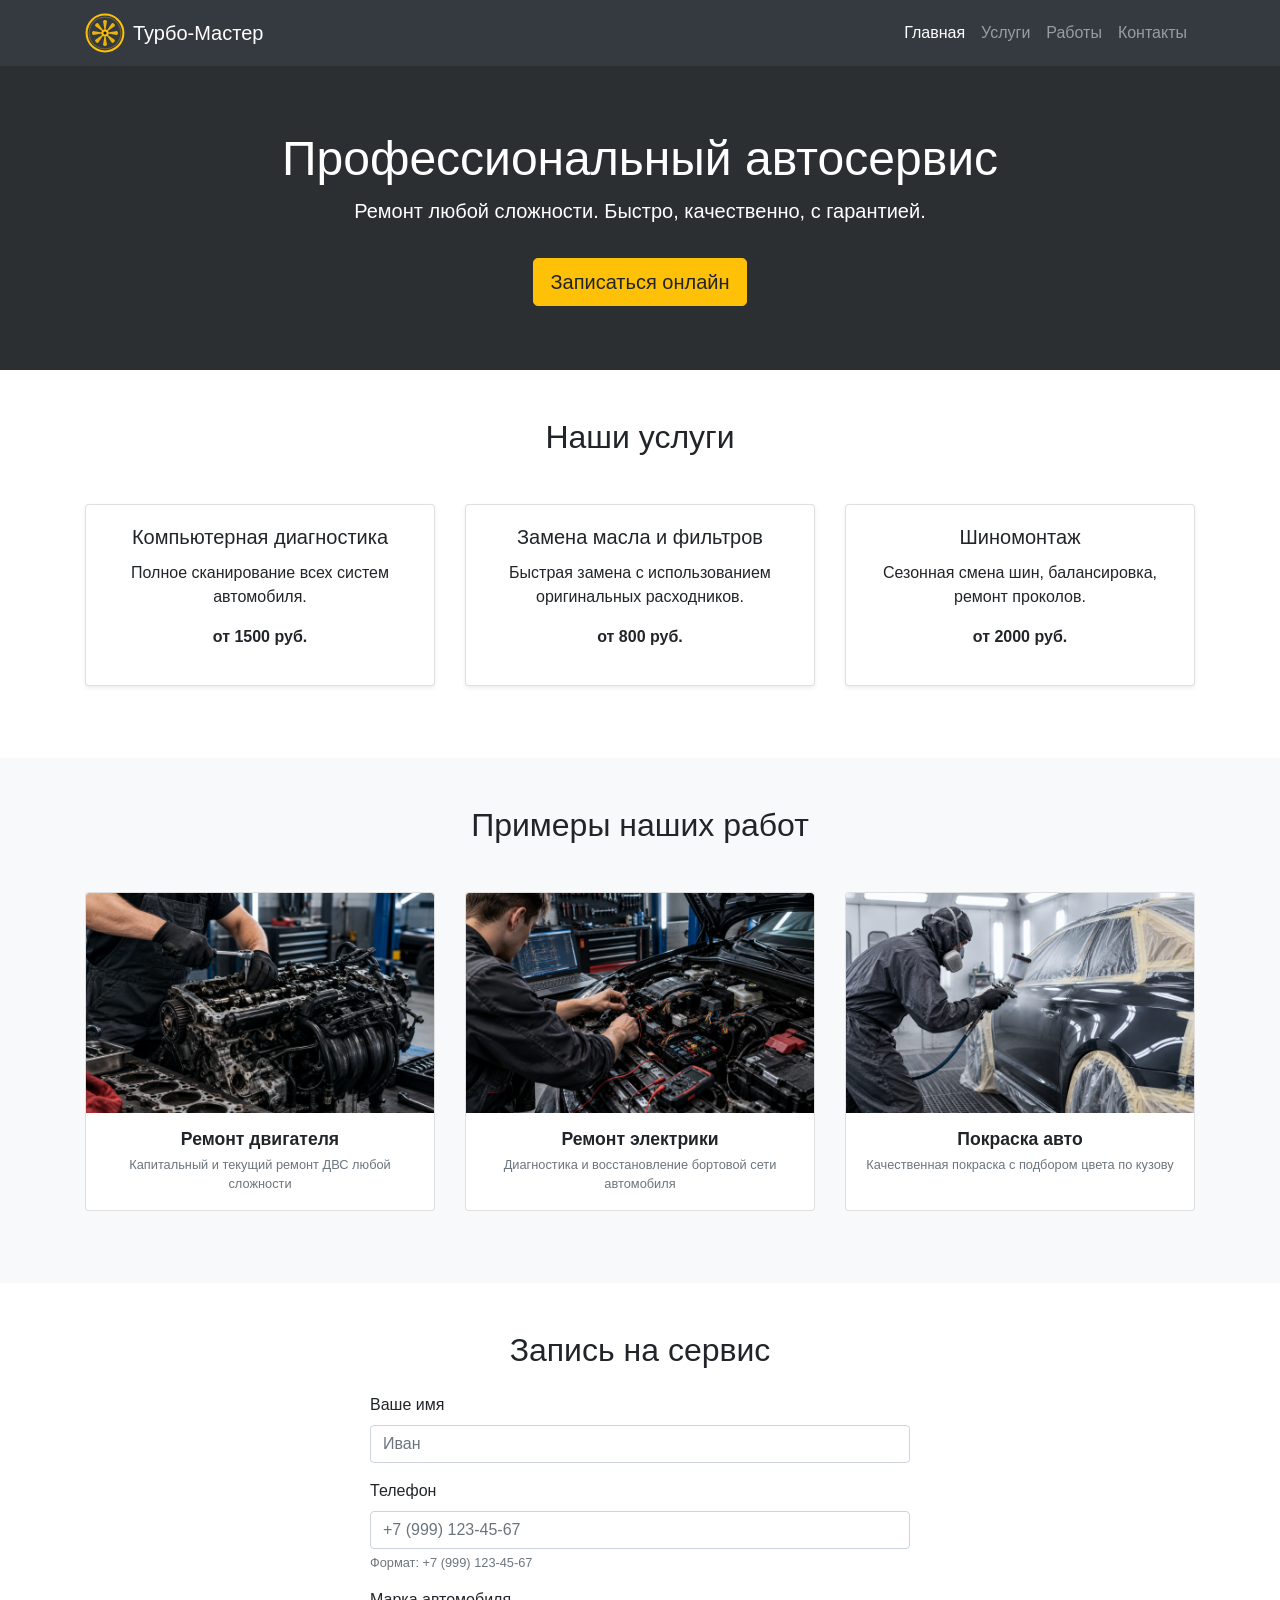
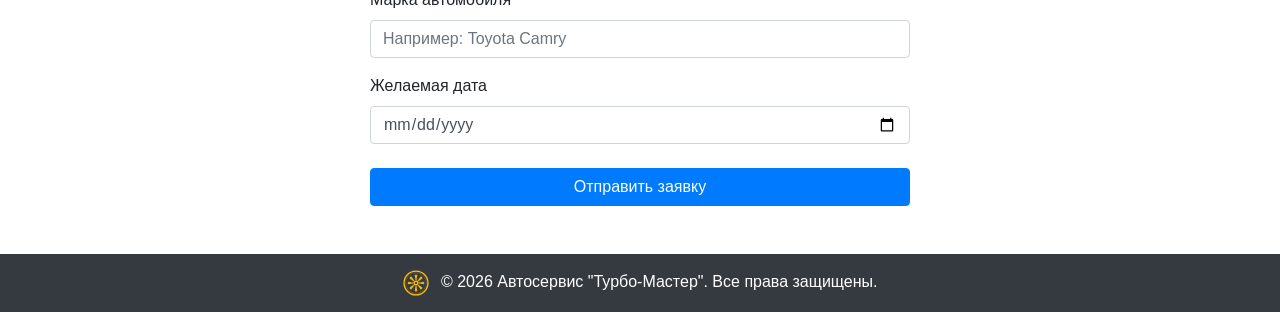
==== index.html @ 3d8b533c "Initial commit" ====
<!DOCTYPE html>
<html lang="ru">
<head>
    <meta charset="UTF-8">
    <!-- SEO Мета-теги -->
    <meta name="viewport" content="width=device-width, initial-scale=1.0">
    <meta name="description" content="Автосервис Турбо-Мастер: качественный ремонт, диагностика и обслуживание автомобилей. Запись онлайн.">
    <meta name="keywords" content="автосервис, ремонт авто, диагностика, шиномонтаж, автосервис москва">
    <meta name="author" content="Студент">
    <title>Автосервис Турбо-Мастер</title>

    <!-- Bootstrap 4.6 CSS -->
    <link rel="stylesheet" href="https://cdn.jsdelivr.net/npm/bootstrap@4.6.2/dist/css/bootstrap.min.css">
    <!-- Твой CSS -->
    <link rel="stylesheet" href="style.css">
</head>
<body>

    <!-- Навигация -->
    <nav class="navbar navbar-expand-lg navbar-dark bg-dark sticky-top">
        <div class="container">
            <a class="navbar-brand d-flex align-items-center" href="#">
                <!-- 🌀 SVG-турбина: корпус статичный, лопатки вращаются -->
                <svg class="turbine-svg" viewBox="0 0 100 100" xmlns="http://www.w3.org/2000/svg">
                    <!-- Корпус (статичный) -->
                    <circle cx="50" cy="50" r="46" fill="none" stroke="currentColor" stroke-width="5"/>
                    <circle cx="50" cy="50" r="40" fill="none" stroke="currentColor" stroke-width="1.5" opacity="0.55"/>

                    <!-- Лопатки (вращаются) -->
                    <g class="turbine-blades">
                        <path d="M50,50 L45,20 Q50,15 55,20 Z" fill="currentColor" opacity="0.9" transform="rotate(0 50 50)"/>
                        <path d="M50,50 L45,20 Q50,15 55,20 Z" fill="currentColor" opacity="0.9" transform="rotate(45 50 50)"/>
                        <path d="M50,50 L45,20 Q50,15 55,20 Z" fill="currentColor" opacity="0.9" transform="rotate(90 50 50)"/>
                        <path d="M50,50 L45,20 Q50,15 55,20 Z" fill="currentColor" opacity="0.9" transform="rotate(135 50 50)"/>
                        <path d="M50,50 L45,20 Q50,15 55,20 Z" fill="currentColor" opacity="0.9" transform="rotate(180 50 50)"/>
                        <path d="M50,50 L45,20 Q50,15 55,20 Z" fill="currentColor" opacity="0.9" transform="rotate(225 50 50)"/>
                        <path d="M50,50 L45,20 Q50,15 55,20 Z" fill="currentColor" opacity="0.9" transform="rotate(270 50 50)"/>
                        <path d="M50,50 L45,20 Q50,15 55,20 Z" fill="currentColor" opacity="0.9" transform="rotate(315 50 50)"/>
                    </g>

                    <!-- Центральная втулка (статичная) -->
                    <circle cx="50" cy="50" r="9" fill="currentColor"/>
                    <circle cx="50" cy="50" r="4" fill="#1a1a1a"/>
                </svg>
                <span class="ml-2">Турбо-Мастер</span>
            </a>
            <button class="navbar-toggler" type="button" data-toggle="collapse" data-target="#navbarNav">
                <span class="navbar-toggler-icon"></span>
            </button>
            <div class="collapse navbar-collapse" id="navbarNav">
                <ul class="navbar-nav ml-auto">
                    <li class="nav-item active"><a class="nav-link" href="#">Главная</a></li>
                    <li class="nav-item"><a class="nav-link" href="#services">Услуги</a></li>
                    <li class="nav-item"><a class="nav-link" href="#gallery">Работы</a></li>
                    <li class="nav-item"><a class="nav-link" href="#contacts">Контакты</a></li>
                </ul>
            </div>
        </div>
    </nav>

    <!-- Главный баннер (Hero) -->
    <header class="jumbotron jumbotron-fluid bg-secondary text-white text-center mb-0">
        <div class="container">
            <h1 class="display-4">Профессиональный автосервис</h1>
            <p class="lead">Ремонт любой сложности. Быстро, качественно, с гарантией.</p>
            <a href="#contacts" class="btn btn-warning btn-lg mt-3">Записаться онлайн</a>
        </div>
    </header>

    <!-- Услуги -->
    <section id="services" class="py-5">
        <div class="container">
            <h2 class="text-center mb-5">Наши услуги</h2>
            <div class="row">
                <div class="col-md-4 mb-4">
                    <div class="card h-100 text-center shadow-sm">
                        <div class="card-body">
                            <h5 class="card-title">Компьютерная диагностика</h5>
                            <p class="card-text">Полное сканирование всех систем автомобиля.</p>
                            <p class="font-weight-bold">от 1500 руб.</p>
                        </div>
                    </div>
                </div>
                <div class="col-md-4 mb-4">
                    <div class="card h-100 text-center shadow-sm">
                        <div class="card-body">
                            <h5 class="card-title">Замена масла и фильтров</h5>
                            <p class="card-text">Быстрая замена с использованием оригинальных расходников.</p>
                            <p class="font-weight-bold">от 800 руб.</p>
                        </div>
                    </div>
                </div>
                <div class="col-md-4 mb-4">
                    <div class="card h-100 text-center shadow-sm">
                        <div class="card-body">
                            <h5 class="card-title">Шиномонтаж</h5>
                            <p class="card-text">Сезонная смена шин, балансировка, ремонт проколов.</p>
                            <p class="font-weight-bold">от 2000 руб.</p>
                        </div>
                    </div>
                </div>
            </div>
        </div>
    </section>

    <!-- Галерея работ -->
    <section id="gallery" class="py-5 bg-light">
        <div class="container">
            <h2 class="text-center mb-5">Примеры наших работ</h2>
            <div class="row">
                <div class="col-md-4 mb-4">
                    <div class="card work-card h-100" data-toggle="modal" data-target="#workModal" data-img="img/engine.png">
                        <img src="img/engine.png" alt="Ремонт двигателя" class="card-img-top hover-scale">
                        <div class="card-body text-center">
                            <h5 class="card-title">Ремонт двигателя</h5>
                            <p class="card-text text-muted small">Капитальный и текущий ремонт ДВС любой сложности</p>
                        </div>
                    </div>
                </div>
                <div class="col-md-4 mb-4">
                    <div class="card work-card h-100" data-toggle="modal" data-target="#workModal" data-img="img/electric.png">
                        <img src="img/electric.png" alt="Ремонт электрики" class="card-img-top hover-scale">
                        <div class="card-body text-center">
                            <h5 class="card-title">Ремонт электрики</h5>
                            <p class="card-text text-muted small">Диагностика и восстановление бортовой сети автомобиля</p>
                        </div>
                    </div>
                </div>
                <div class="col-md-4 mb-4">
                    <div class="card work-card h-100" data-toggle="modal" data-target="#workModal" data-img="img/paint.png">
                        <img src="img/paint.png" alt="Покраска авто" class="card-img-top hover-scale">
                        <div class="card-body text-center">
                            <h5 class="card-title">Покраска авто</h5>
                            <p class="card-text text-muted small">Качественная покраска с подбором цвета по кузову</p>
                        </div>
                    </div>
                </div>
            </div>
        </div>
    </section>

    <!-- Модальное окно (лайтбокс) -->
    <div class="modal fade" id="workModal" tabindex="-1" role="dialog" aria-hidden="true">
        <div class="modal-dialog modal-lg modal-dialog-centered" role="document">
            <div class="modal-content bg-dark">
                <div class="modal-header border-0">
                    <h5 class="modal-title text-white" id="workModalTitle">Просмотр работы</h5>
                    <button type="button" class="close text-white" data-dismiss="modal" aria-label="Закрыть">
                        <span aria-hidden="true">&times;</span>
                    </button>
                </div>
                <div class="modal-body text-center p-0">
                    <img src="" id="workModalImg" alt="Работа" class="img-fluid w-100">
                </div>
            </div>
        </div>
    </div>

    <!-- Форма записи -->
    <section id="contacts" class="py-5">
        <div class="container">
            <h2 class="text-center mb-4">Запись на сервис</h2>
            <div class="row justify-content-center">
                <div class="col-md-6">
                    <form action="#" method="POST">
                        <div class="form-group">
                            <label for="name">Ваше имя</label>
                            <input type="text" class="form-control" id="name" placeholder="Иван" required minlength="2">
                        </div>
                        <div class="form-group">
                            <label for="phone">Телефон</label>
                            <input type="tel" class="form-control" id="phone" placeholder="+7 (999) 123-45-67" pattern="^\+7\s?\(?\d{3}\)?\s?\d{3}-?\d{2}-?\d{2}$" required>
                            <small class="form-text text-muted">Формат: +7 (999) 123-45-67</small>
                        </div>
                        <div class="form-group">
                            <label for="car">Марка автомобиля</label>
                            <input type="text" class="form-control" id="car" placeholder="Например: Toyota Camry" required>
                        </div>
                        <div class="form-group">
                            <label for="date">Желаемая дата</label>
                            <input type="date" class="form-control" id="date" required>
                        </div>
                        <button type="submit" class="btn btn-primary btn-block mt-4">Отправить заявку</button>
                    </form>
                </div>
            </div>
        </div>
    </section>

    <!-- Подвал -->
    <footer class="bg-dark text-white text-center py-3">
        <p class="mb-0">
            <svg class="turbine-svg turbine-svg-sm" viewBox="0 0 100 100" xmlns="http://www.w3.org/2000/svg">
                <circle cx="50" cy="50" r="46" fill="none" stroke="currentColor" stroke-width="5"/>
                <circle cx="50" cy="50" r="40" fill="none" stroke="currentColor" stroke-width="1.5" opacity="0.55"/>
                <g class="turbine-blades">
                    <path d="M50,50 L45,20 Q50,15 55,20 Z" fill="currentColor" opacity="0.9" transform="rotate(0 50 50)"/>
                    <path d="M50,50 L45,20 Q50,15 55,20 Z" fill="currentColor" opacity="0.9" transform="rotate(45 50 50)"/>
                    <path d="M50,50 L45,20 Q50,15 55,20 Z" fill="currentColor" opacity="0.9" transform="rotate(90 50 50)"/>
                    <path d="M50,50 L45,20 Q50,15 55,20 Z" fill="currentColor" opacity="0.9" transform="rotate(135 50 50)"/>
                    <path d="M50,50 L45,20 Q50,15 55,20 Z" fill="currentColor" opacity="0.9" transform="rotate(180 50 50)"/>
                    <path d="M50,50 L45,20 Q50,15 55,20 Z" fill="currentColor" opacity="0.9" transform="rotate(225 50 50)"/>
                    <path d="M50,50 L45,20 Q50,15 55,20 Z" fill="currentColor" opacity="0.9" transform="rotate(270 50 50)"/>
                    <path d="M50,50 L45,20 Q50,15 55,20 Z" fill="currentColor" opacity="0.9" transform="rotate(315 50 50)"/>
                </g>
                <circle cx="50" cy="50" r="9" fill="currentColor"/>
                <circle cx="50" cy="50" r="4" fill="#1a1a1a"/>
            </svg>
            <span class="ml-2">&copy; 2026 Автосервис "Турбо-Мастер". Все права защищены.</span>
        </p>
    </footer>

    <!-- Bootstrap JS -->
    <script src="https://code.jquery.com/jquery-3.5.1.slim.min.js"></script>
    <script src="https://cdn.jsdelivr.net/npm/bootstrap@4.6.2/dist/js/bootstrap.bundle.min.js"></script>

    <!-- JS для лайтбокса -->
    <script>
        $('#workModal').on('show.bs.modal', function (event) {
            var card = $(event.relatedTarget);
            var imgSrc = card.data('img');
            var title = card.find('.card-title').text();

            var modal = $(this);
            modal.find('#workModalImg').attr('src', imgSrc);
            modal.find('#workModalTitle').text(title);
        });
    </script>
</body>
</html>
---- style.css ----
/* --- Пункт 5.1: Трансформация (увеличение при наведении) --- */
.hover-scale {
    transition: transform 0.4s ease-in-out;
}
.hover-scale:hover {
    transform: scale(1.05);
}

/* --- Пункт 5.2: Поворот элемента при наведении --- */
.hover-rotate {
    transition: transform 0.6s cubic-bezier(0.68, -0.55, 0.27, 1.55);
}
.hover-rotate:hover {
    transform: rotate(360deg) scale(1.1);
}

/* --- Базовые стили --- */
body {
    font-family: 'Arial', sans-serif;
}

.jumbotron {
    background: linear-gradient(rgba(0,0,0,0.6), rgba(0,0,0,0.6)), url('https://via.placeholder.com/1920x600') center/cover no-repeat;
    border-radius: 0;
}

.card {
    transition: all 0.3s ease;
}
.card:hover {
    transform: translateY(-5px);
    box-shadow: 0 10px 20px rgba(0,0,0,0.1) !important;
}

/* --- Кнопка "Записаться онлайн" --- */
.btn-warning {
    transition: transform 0.3s ease, box-shadow 0.3s ease;
}
.btn-warning:hover {
    transform: translateY(-3px) scale(1.05);
    box-shadow: 0 5px 15px rgba(255, 193, 7, 0.4);
}

/* ============================================ */
/* 🌀 SVG-ТУРБИНА (корпус + вращающиеся лопатки) */
/* ============================================ */

.turbine-svg {
    width: 40px;
    height: 40px;
    color: #ffc107;              /* Основной цвет — жёлтый акцент */
    display: inline-block;
    vertical-align: middle;
    transition: color 0.3s ease;
}

/* Уменьшенная версия для подвала */
.turbine-svg-sm {
    width: 26px;
    height: 26px;
}

/* Вращаем только лопатки, корпус остаётся на месте */
.turbine-blades {
    transform-origin: 50% 50%;
    transform-box: view-box;      /* Точка вращения — центр SVG */
    animation: turbineSpin 4s linear infinite;
}

/* При наведении на логотип — турбина раскручивается */
.navbar-brand:hover .turbine-svg {
    color: #ffffff;
}
.navbar-brand:hover .turbine-blades {
    animation-duration: 0.7s;
}

/* Ключевые кадры вращения */
@keyframes turbineSpin {
    from { transform: rotate(0deg); }
    to   { transform: rotate(360deg); }
}

/* --- Галерея работ --- */
.work-card {
    cursor: pointer;
    overflow: hidden;
    transition: transform 0.3s ease, box-shadow 0.3s ease;
}
.work-card:hover {
    transform: translateY(-5px);
    box-shadow: 0 10px 25px rgba(0, 0, 0, 0.15);
}

.work-card .card-img-top {
    height: 220px;
    object-fit: cover;
    transition: transform 0.5s ease;
}
.work-card:hover .card-img-top {
    transform: scale(1.08);
}

.work-card .card-body {
    padding: 1rem;
}
.work-card .card-title {
    font-size: 1.1rem;
    font-weight: 600;
    margin-bottom: 0.3rem;
}

/* Плавное появление карточек галереи */
@keyframes fadeInUp {
    from { opacity: 0; transform: translateY(30px); }
    to   { opacity: 1; transform: translateY(0); }
}
.work-card {
    animation: fadeInUp 0.6s ease forwards;
}

/* --- Адаптивность (Усложнённое задание) --- */

@media (max-width: 320px) {
    .display-4 { font-size: 1.8rem; }
    .jumbotron { padding: 2rem 1rem; }
    .turbine-svg { width: 30px; height: 30px; }
}

@media (min-width: 768px) {
    .display-4 { font-size: 3rem; }
}

@media (min-width: 1000px) {
    .container { max-width: 960px; }
}

@media (min-width: 1280px) {
    .container { max-width: 1140px; }
}
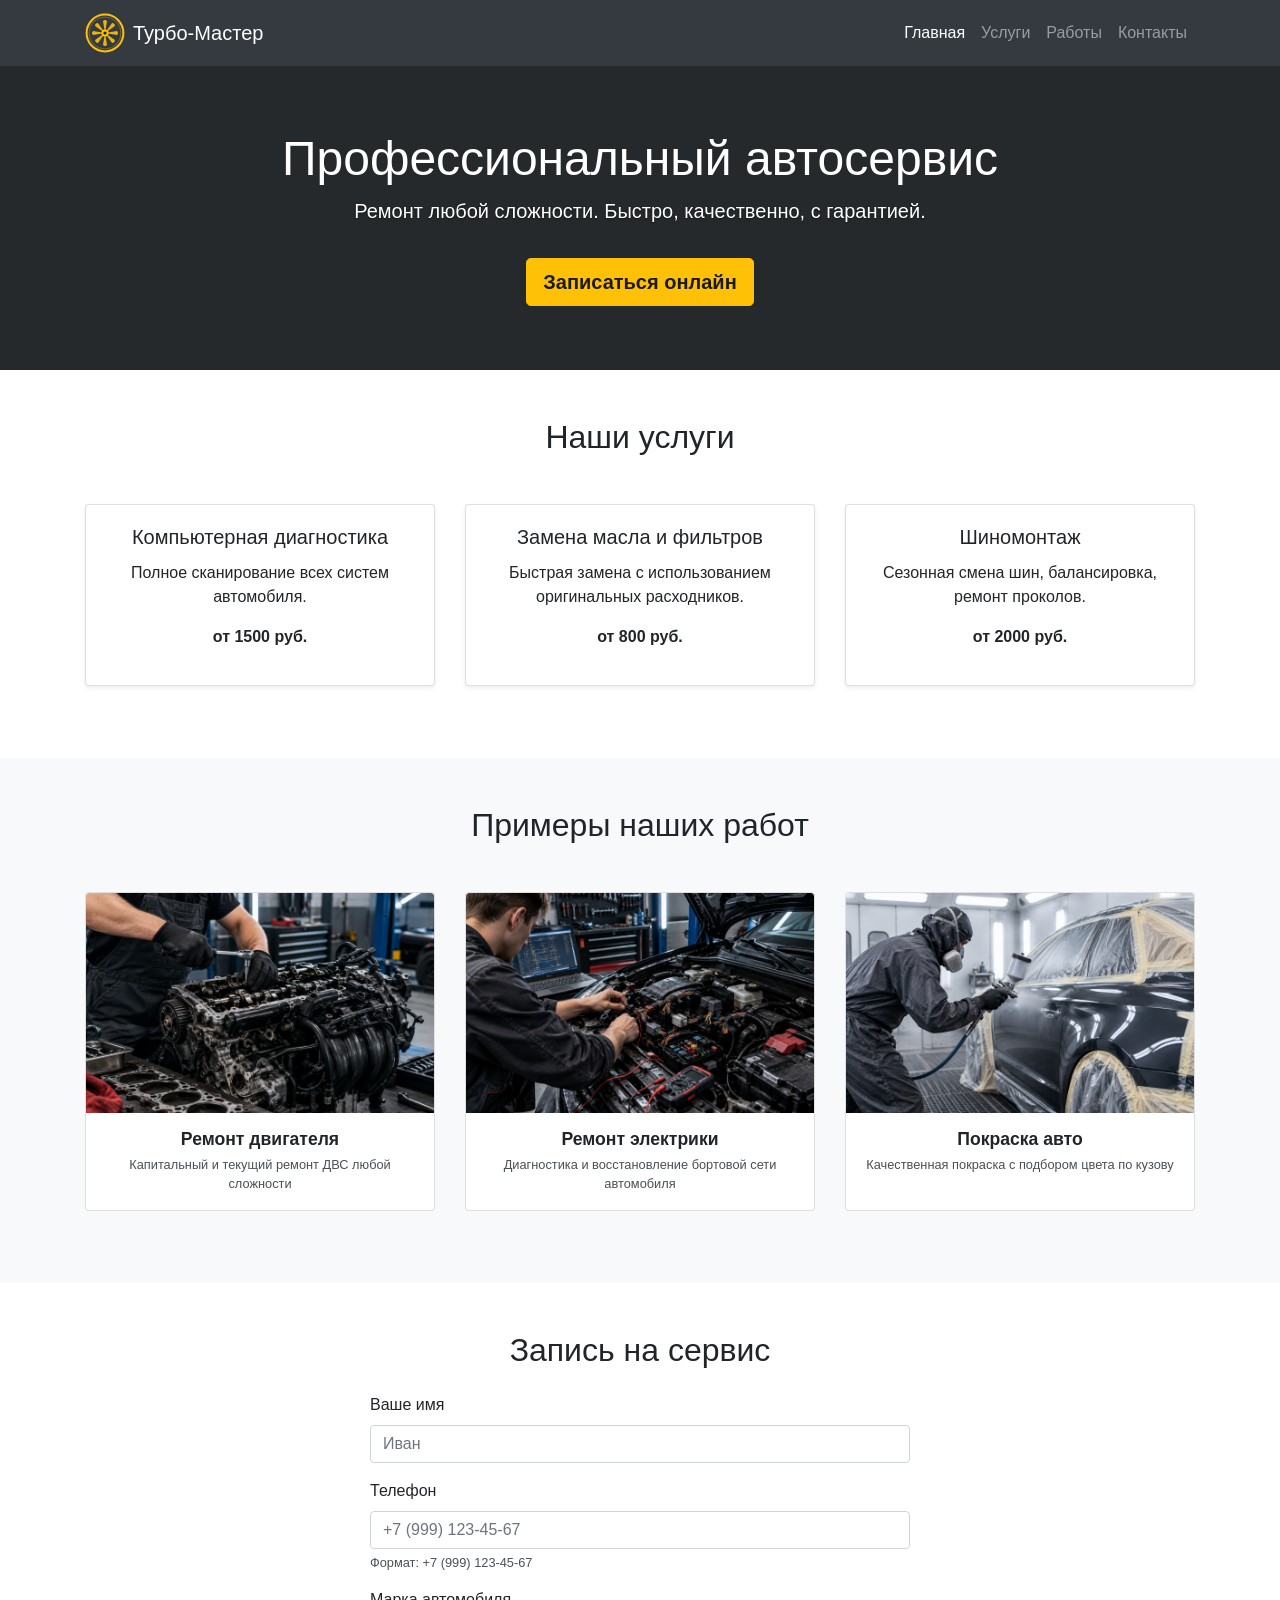
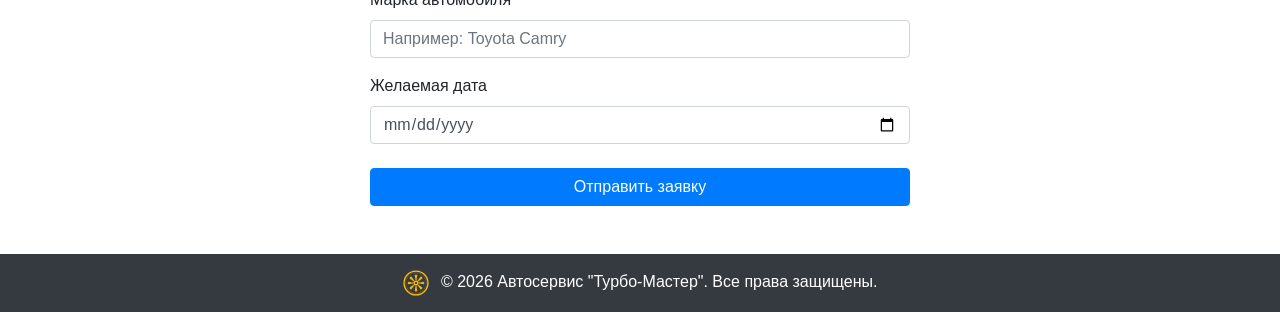
==== commit 680ad702: "fix: accessibility improvements for Lighthouse" ====
--- a/index.html
+++ b/index.html
@@ -19,14 +19,11 @@
     <!-- Навигация -->
     <nav class="navbar navbar-expand-lg navbar-dark bg-dark sticky-top">
         <div class="container">
-            <a class="navbar-brand d-flex align-items-center" href="#">
-                <!-- 🌀 SVG-турбина: корпус статичный, лопатки вращаются -->
-                <svg class="turbine-svg" viewBox="0 0 100 100" xmlns="http://www.w3.org/2000/svg">
-                    <!-- Корпус (статичный) -->
+            <a class="navbar-brand d-flex align-items-center" href="#" aria-label="Турбо-Мастер — на главную">
+                <!-- SVG-турбина: корпус статичный, лопатки вращаются -->
+                <svg class="turbine-svg" aria-hidden="true" viewBox="0 0 100 100" xmlns="http://www.w3.org/2000/svg">
                     <circle cx="50" cy="50" r="46" fill="none" stroke="currentColor" stroke-width="5"/>
                     <circle cx="50" cy="50" r="40" fill="none" stroke="currentColor" stroke-width="1.5" opacity="0.55"/>
-
-                    <!-- Лопатки (вращаются) -->
                     <g class="turbine-blades">
                         <path d="M50,50 L45,20 Q50,15 55,20 Z" fill="currentColor" opacity="0.9" transform="rotate(0 50 50)"/>
                         <path d="M50,50 L45,20 Q50,15 55,20 Z" fill="currentColor" opacity="0.9" transform="rotate(45 50 50)"/>
@@ -37,14 +34,12 @@
                         <path d="M50,50 L45,20 Q50,15 55,20 Z" fill="currentColor" opacity="0.9" transform="rotate(270 50 50)"/>
                         <path d="M50,50 L45,20 Q50,15 55,20 Z" fill="currentColor" opacity="0.9" transform="rotate(315 50 50)"/>
                     </g>
-
-                    <!-- Центральная втулка (статичная) -->
                     <circle cx="50" cy="50" r="9" fill="currentColor"/>
                     <circle cx="50" cy="50" r="4" fill="#1a1a1a"/>
                 </svg>
                 <span class="ml-2">Турбо-Мастер</span>
             </a>
-            <button class="navbar-toggler" type="button" data-toggle="collapse" data-target="#navbarNav">
+            <button class="navbar-toggler" type="button" data-toggle="collapse" data-target="#navbarNav" aria-label="Открыть меню" aria-expanded="false" aria-controls="navbarNav">
                 <span class="navbar-toggler-icon"></span>
             </button>
             <div class="collapse navbar-collapse" id="navbarNav">
@@ -75,7 +70,7 @@
                 <div class="col-md-4 mb-4">
                     <div class="card h-100 text-center shadow-sm">
                         <div class="card-body">
-                            <h5 class="card-title">Компьютерная диагностика</h5>
+                            <h3 class="card-title h5">Компьютерная диагностика</h3>
                             <p class="card-text">Полное сканирование всех систем автомобиля.</p>
                             <p class="font-weight-bold">от 1500 руб.</p>
                         </div>
@@ -84,7 +79,7 @@
                 <div class="col-md-4 mb-4">
                     <div class="card h-100 text-center shadow-sm">
                         <div class="card-body">
-                            <h5 class="card-title">Замена масла и фильтров</h5>
+                            <h3 class="card-title h5">Замена масла и фильтров</h3>
                             <p class="card-text">Быстрая замена с использованием оригинальных расходников.</p>
                             <p class="font-weight-bold">от 800 руб.</p>
                         </div>
@@ -93,7 +88,7 @@
                 <div class="col-md-4 mb-4">
                     <div class="card h-100 text-center shadow-sm">
                         <div class="card-body">
-                            <h5 class="card-title">Шиномонтаж</h5>
+                            <h3 class="card-title h5">Шиномонтаж</h3>
                             <p class="card-text">Сезонная смена шин, балансировка, ремонт проколов.</p>
                             <p class="font-weight-bold">от 2000 руб.</p>
                         </div>
@@ -110,27 +105,27 @@
             <div class="row">
                 <div class="col-md-4 mb-4">
                     <div class="card work-card h-100" data-toggle="modal" data-target="#workModal" data-img="img/engine.png">
-                        <img src="img/engine.png" alt="Ремонт двигателя" class="card-img-top hover-scale">
+                        <img src="img/engine.png" alt="Ремонт двигателя" loading="lazy" class="card-img-top hover-scale">
                         <div class="card-body text-center">
-                            <h5 class="card-title">Ремонт двигателя</h5>
+                            <h3 class="card-title h5">Ремонт двигателя</h3>
                             <p class="card-text text-muted small">Капитальный и текущий ремонт ДВС любой сложности</p>
                         </div>
                     </div>
                 </div>
                 <div class="col-md-4 mb-4">
                     <div class="card work-card h-100" data-toggle="modal" data-target="#workModal" data-img="img/electric.png">
-                        <img src="img/electric.png" alt="Ремонт электрики" class="card-img-top hover-scale">
+                        <img src="img/electric.png" alt="Ремонт электрики" loading="lazy" class="card-img-top hover-scale">
                         <div class="card-body text-center">
-                            <h5 class="card-title">Ремонт электрики</h5>
+                            <h3 class="card-title h5">Ремонт электрики</h3>
                             <p class="card-text text-muted small">Диагностика и восстановление бортовой сети автомобиля</p>
                         </div>
                     </div>
                 </div>
                 <div class="col-md-4 mb-4">
                     <div class="card work-card h-100" data-toggle="modal" data-target="#workModal" data-img="img/paint.png">
-                        <img src="img/paint.png" alt="Покраска авто" class="card-img-top hover-scale">
+                        <img src="img/paint.png" alt="Покраска авто" loading="lazy" class="card-img-top hover-scale">
                         <div class="card-body text-center">
-                            <h5 class="card-title">Покраска авто</h5>
+                            <h3 class="card-title h5">Покраска авто</h3>
                             <p class="card-text text-muted small">Качественная покраска с подбором цвета по кузову</p>
                         </div>
                     </div>
@@ -140,11 +135,11 @@
     </section>
 
     <!-- Модальное окно (лайтбокс) -->
-    <div class="modal fade" id="workModal" tabindex="-1" role="dialog" aria-hidden="true">
+    <div class="modal fade" id="workModal" tabindex="-1" role="dialog" aria-labelledby="workModalTitle" aria-hidden="true">
         <div class="modal-dialog modal-lg modal-dialog-centered" role="document">
             <div class="modal-content bg-dark">
                 <div class="modal-header border-0">
-                    <h5 class="modal-title text-white" id="workModalTitle">Просмотр работы</h5>
+                    <h3 class="modal-title h5 text-white" id="workModalTitle">Просмотр работы</h3>
                     <button type="button" class="close text-white" data-dismiss="modal" aria-label="Закрыть">
                         <span aria-hidden="true">&times;</span>
                     </button>
@@ -190,7 +185,7 @@
     <!-- Подвал -->
     <footer class="bg-dark text-white text-center py-3">
         <p class="mb-0">
-            <svg class="turbine-svg turbine-svg-sm" viewBox="0 0 100 100" xmlns="http://www.w3.org/2000/svg">
+            <svg class="turbine-svg turbine-svg-sm" aria-hidden="true" viewBox="0 0 100 100" xmlns="http://www.w3.org/2000/svg">
                 <circle cx="50" cy="50" r="46" fill="none" stroke="currentColor" stroke-width="5"/>
                 <circle cx="50" cy="50" r="40" fill="none" stroke="currentColor" stroke-width="1.5" opacity="0.55"/>
                 <g class="turbine-blades">
--- a/style.css
+++ b/style.css
@@ -20,7 +20,7 @@
 }
 
 .jumbotron {
-    background: linear-gradient(rgba(0,0,0,0.6), rgba(0,0,0,0.6)), url('https://via.placeholder.com/1920x600') center/cover no-repeat;
+    background: linear-gradient(rgba(0,0,0,0.65), rgba(0,0,0,0.65)), #343a40;
     border-radius: 0;
 }
 
@@ -32,13 +32,27 @@
     box-shadow: 0 10px 20px rgba(0,0,0,0.1) !important;
 }
 
+/* --- Контраст текста (для Accessibility) --- */
+/* Bootstrap text-muted слишком светлый, делаем темнее для Lighthouse */
+.text-muted {
+    color: #495057 !important;
+}
+
+/* Текст на баннере — добавим лёгкую тень для контраста */
+.jumbotron .lead {
+    text-shadow: 0 1px 2px rgba(0,0,0,0.5);
+}
+
 /* --- Кнопка "Записаться онлайн" --- */
 .btn-warning {
     transition: transform 0.3s ease, box-shadow 0.3s ease;
+    color: #1a1a1a; /* Более тёмный текст для контраста */
+    font-weight: 600;
 }
 .btn-warning:hover {
     transform: translateY(-3px) scale(1.05);
     box-shadow: 0 5px 15px rgba(255, 193, 7, 0.4);
+    color: #000;
 }
 
 /* ============================================ */
@@ -48,26 +62,23 @@
 .turbine-svg {
     width: 40px;
     height: 40px;
-    color: #ffc107;              /* Основной цвет — жёлтый акцент */
+    color: #ffc107;
     display: inline-block;
     vertical-align: middle;
     transition: color 0.3s ease;
 }
 
-/* Уменьшенная версия для подвала */
 .turbine-svg-sm {
     width: 26px;
     height: 26px;
 }
 
-/* Вращаем только лопатки, корпус остаётся на месте */
 .turbine-blades {
     transform-origin: 50% 50%;
-    transform-box: view-box;      /* Точка вращения — центр SVG */
+    transform-box: view-box;
     animation: turbineSpin 4s linear infinite;
 }
 
-/* При наведении на логотип — турбина раскручивается */
 .navbar-brand:hover .turbine-svg {
     color: #ffffff;
 }
@@ -75,7 +86,6 @@
     animation-duration: 0.7s;
 }
 
-/* Ключевые кадры вращения */
 @keyframes turbineSpin {
     from { transform: rotate(0deg); }
     to   { transform: rotate(360deg); }
@@ -119,7 +129,7 @@
     animation: fadeInUp 0.6s ease forwards;
 }
 
-/* --- Адаптивность (Усложнённое задание) --- */
+/* --- Адаптивность --- */
 
 @media (max-width: 320px) {
     .display-4 { font-size: 1.8rem; }
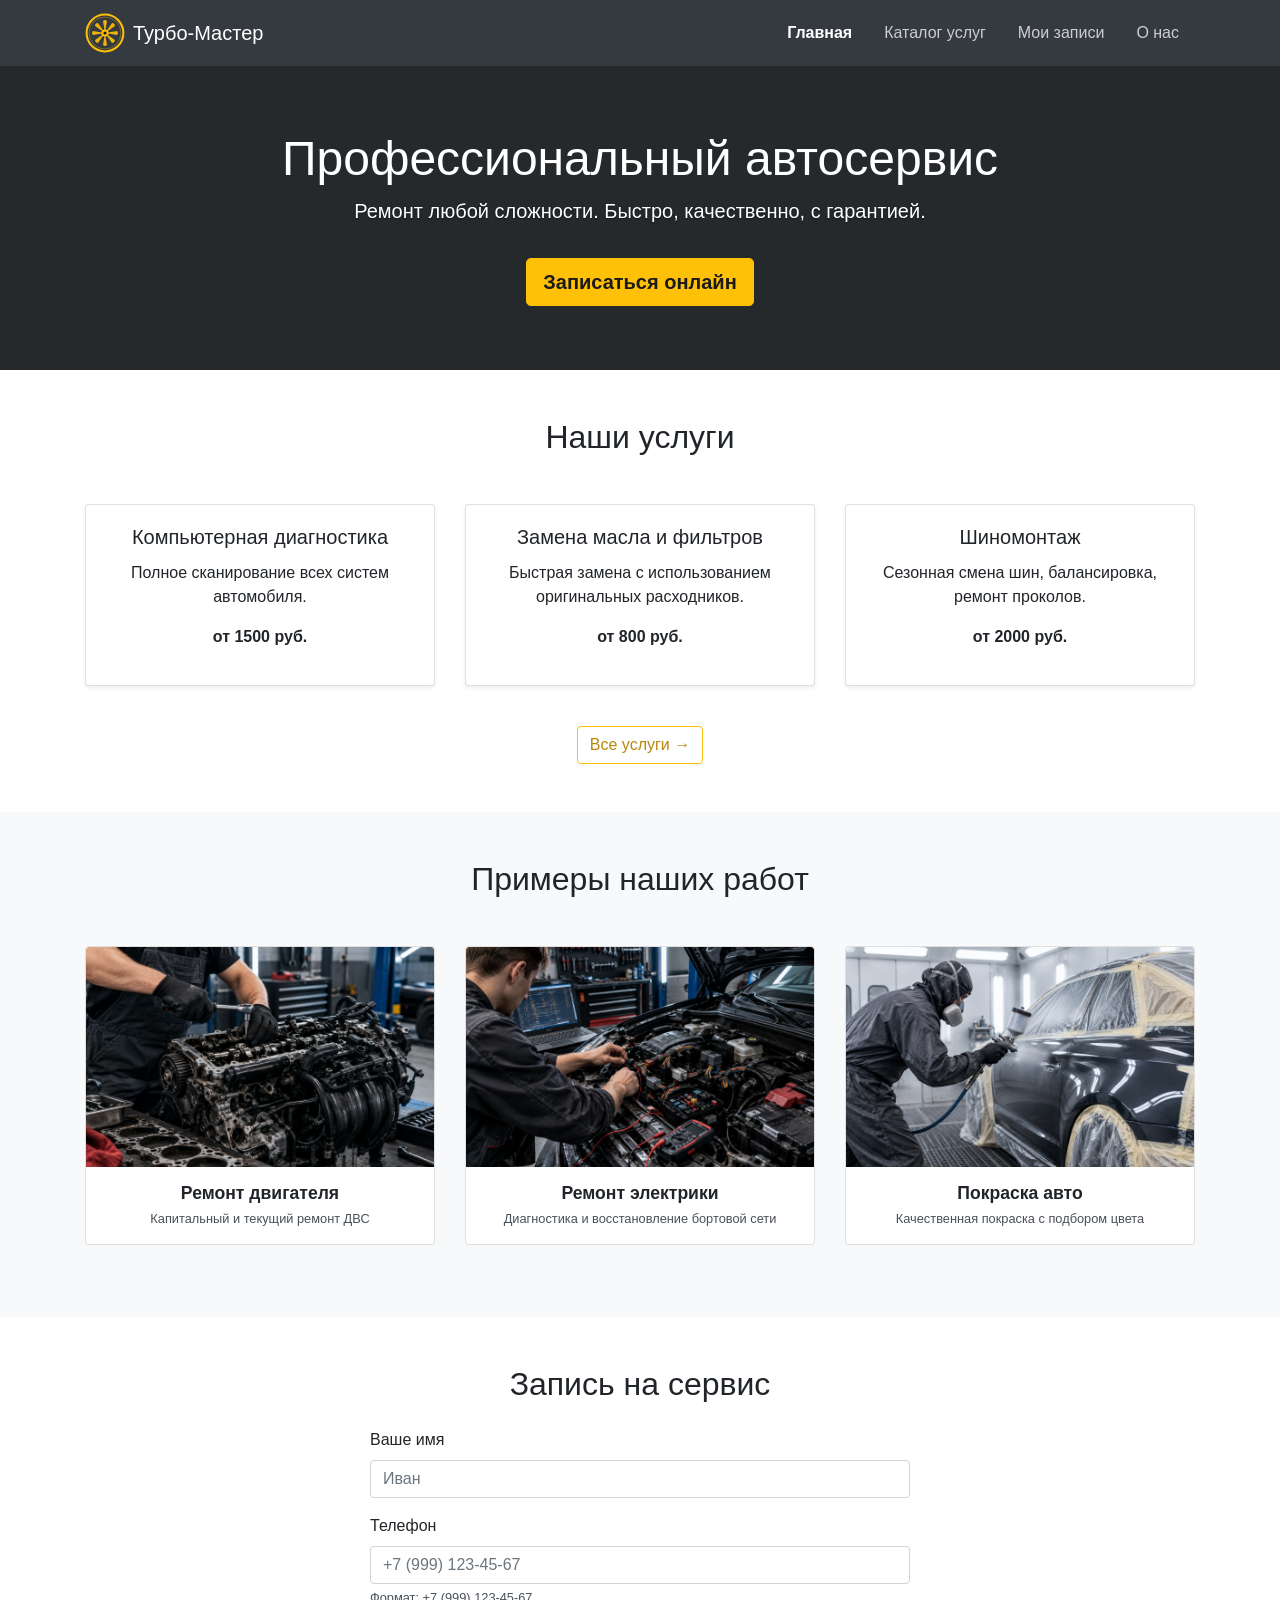
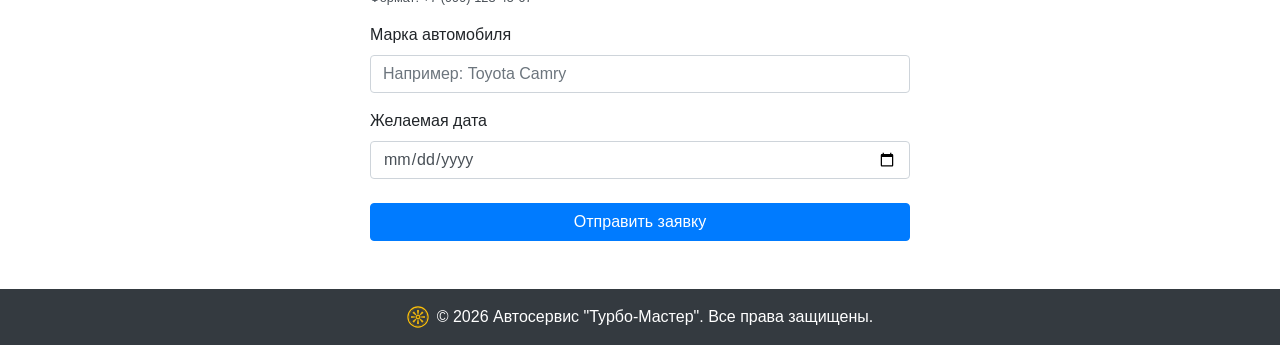
==== commit 2ee0e6d7: "feat: fix and up" ====
--- a/index.html
+++ b/index.html
@@ -2,38 +2,38 @@
 <html lang="ru">
 <head>
     <meta charset="UTF-8">
-    <!-- SEO Мета-теги -->
     <meta name="viewport" content="width=device-width, initial-scale=1.0">
     <meta name="description" content="Автосервис Турбо-Мастер: качественный ремонт, диагностика и обслуживание автомобилей. Запись онлайн.">
     <meta name="keywords" content="автосервис, ремонт авто, диагностика, шиномонтаж, автосервис москва">
     <meta name="author" content="Студент">
     <title>Автосервис Турбо-Мастер</title>
-
-    <!-- Bootstrap 4.6 CSS -->
     <link rel="stylesheet" href="https://cdn.jsdelivr.net/npm/bootstrap@4.6.2/dist/css/bootstrap.min.css">
-    <!-- Твой CSS -->
     <link rel="stylesheet" href="style.css">
+    <style>
+/* Защитный слой — гарантирует правильные цвета и позицию меню */
+.navbar .navbar-nav { margin-left: auto !important; }
+.navbar .navbar-nav .nav-link { color: rgba(255,255,255,0.75) !important; padding: 8px 16px !important; }
+.navbar .navbar-nav .nav-link:hover { color: #ffc107 !important; }
+.navbar .navbar-nav .nav-item.active .nav-link { color: #fff !important; font-weight: 600; }
+</style>
 </head>
 <body>
 
     <!-- Навигация -->
     <nav class="navbar navbar-expand-lg navbar-dark bg-dark sticky-top">
         <div class="container">
-            <a class="navbar-brand d-flex align-items-center" href="#" aria-label="Турбо-Мастер — на главную">
-                <!-- SVG-турбина: корпус статичный, лопатки вращаются -->
+            <a class="navbar-brand d-flex align-items-center" href="index.html" aria-label="Турбо-Мастер — на главную">
                 <svg class="turbine-svg" aria-hidden="true" viewBox="0 0 100 100" xmlns="http://www.w3.org/2000/svg">
                     <circle cx="50" cy="50" r="46" fill="none" stroke="currentColor" stroke-width="5"/>
                     <circle cx="50" cy="50" r="40" fill="none" stroke="currentColor" stroke-width="1.5" opacity="0.55"/>
-                    <g class="turbine-blades">
-                        <path d="M50,50 L45,20 Q50,15 55,20 Z" fill="currentColor" opacity="0.9" transform="rotate(0 50 50)"/>
-                        <path d="M50,50 L45,20 Q50,15 55,20 Z" fill="currentColor" opacity="0.9" transform="rotate(45 50 50)"/>
-                        <path d="M50,50 L45,20 Q50,15 55,20 Z" fill="currentColor" opacity="0.9" transform="rotate(90 50 50)"/>
-                        <path d="M50,50 L45,20 Q50,15 55,20 Z" fill="currentColor" opacity="0.9" transform="rotate(135 50 50)"/>
-                        <path d="M50,50 L45,20 Q50,15 55,20 Z" fill="currentColor" opacity="0.9" transform="rotate(180 50 50)"/>
-                        <path d="M50,50 L45,20 Q50,15 55,20 Z" fill="currentColor" opacity="0.9" transform="rotate(225 50 50)"/>
-                        <path d="M50,50 L45,20 Q50,15 55,20 Z" fill="currentColor" opacity="0.9" transform="rotate(270 50 50)"/>
-                        <path d="M50,50 L45,20 Q50,15 55,20 Z" fill="currentColor" opacity="0.9" transform="rotate(315 50 50)"/>
-                    </g>
+                    <path d="M50,50 L45,20 Q50,15 55,20 Z" fill="currentColor" opacity="0.9" transform="rotate(0 50 50)"/>
+                    <path d="M50,50 L45,20 Q50,15 55,20 Z" fill="currentColor" opacity="0.9" transform="rotate(45 50 50)"/>
+                    <path d="M50,50 L45,20 Q50,15 55,20 Z" fill="currentColor" opacity="0.9" transform="rotate(90 50 50)"/>
+                    <path d="M50,50 L45,20 Q50,15 55,20 Z" fill="currentColor" opacity="0.9" transform="rotate(135 50 50)"/>
+                    <path d="M50,50 L45,20 Q50,15 55,20 Z" fill="currentColor" opacity="0.9" transform="rotate(180 50 50)"/>
+                    <path d="M50,50 L45,20 Q50,15 55,20 Z" fill="currentColor" opacity="0.9" transform="rotate(225 50 50)"/>
+                    <path d="M50,50 L45,20 Q50,15 55,20 Z" fill="currentColor" opacity="0.9" transform="rotate(270 50 50)"/>
+                    <path d="M50,50 L45,20 Q50,15 55,20 Z" fill="currentColor" opacity="0.9" transform="rotate(315 50 50)"/>
                     <circle cx="50" cy="50" r="9" fill="currentColor"/>
                     <circle cx="50" cy="50" r="4" fill="#1a1a1a"/>
                 </svg>
@@ -44,16 +44,21 @@
             </button>
             <div class="collapse navbar-collapse" id="navbarNav">
                 <ul class="navbar-nav ml-auto">
-                    <li class="nav-item active"><a class="nav-link" href="#">Главная</a></li>
-                    <li class="nav-item"><a class="nav-link" href="#services">Услуги</a></li>
-                    <li class="nav-item"><a class="nav-link" href="#gallery">Работы</a></li>
-                    <li class="nav-item"><a class="nav-link" href="#contacts">Контакты</a></li>
-                </ul>
+    <li class="nav-item active"><a class="nav-link" href="index.html">Главная</a></li>
+    <li class="nav-item"><a class="nav-link" href="catalog.html">Каталог услуг</a></li>
+    <li class="nav-item">
+        <a class="nav-link" href="cart.html">
+            Мои записи
+            <span class="badge badge-warning ml-1" data-cart-count style="display:none;">0</span>
+        </a>
+    </li>
+    <li class="nav-item"><a class="nav-link" href="about.html">О нас</a></li>
+</ul>
             </div>
         </div>
     </nav>
 
-    <!-- Главный баннер (Hero) -->
+    <!-- Главный баннер -->
     <header class="jumbotron jumbotron-fluid bg-secondary text-white text-center mb-0">
         <div class="container">
             <h1 class="display-4">Профессиональный автосервис</h1>
@@ -95,6 +100,9 @@
                     </div>
                 </div>
             </div>
+            <div class="text-center mt-3">
+                <a href="catalog.html" class="btn btn-outline-warning">Все услуги →</a>
+            </div>
         </div>
     </section>
 
@@ -108,7 +116,7 @@
                         <img src="img/engine.png" alt="Ремонт двигателя" loading="lazy" class="card-img-top hover-scale">
                         <div class="card-body text-center">
                             <h3 class="card-title h5">Ремонт двигателя</h3>
-                            <p class="card-text text-muted small">Капитальный и текущий ремонт ДВС любой сложности</p>
+                            <p class="card-text text-muted small">Капитальный и текущий ремонт ДВС</p>
                         </div>
                     </div>
                 </div>
@@ -117,7 +125,7 @@
                         <img src="img/electric.png" alt="Ремонт электрики" loading="lazy" class="card-img-top hover-scale">
                         <div class="card-body text-center">
                             <h3 class="card-title h5">Ремонт электрики</h3>
-                            <p class="card-text text-muted small">Диагностика и восстановление бортовой сети автомобиля</p>
+                            <p class="card-text text-muted small">Диагностика и восстановление бортовой сети</p>
                         </div>
                     </div>
                 </div>
@@ -126,7 +134,7 @@
                         <img src="img/paint.png" alt="Покраска авто" loading="lazy" class="card-img-top hover-scale">
                         <div class="card-body text-center">
                             <h3 class="card-title h5">Покраска авто</h3>
-                            <p class="card-text text-muted small">Качественная покраска с подбором цвета по кузову</p>
+                            <p class="card-text text-muted small">Качественная покраска с подбором цвета</p>
                         </div>
                     </div>
                 </div>
@@ -134,7 +142,7 @@
         </div>
     </section>
 
-    <!-- Модальное окно (лайтбокс) -->
+    <!-- Модальное окно -->
     <div class="modal fade" id="workModal" tabindex="-1" role="dialog" aria-labelledby="workModalTitle" aria-hidden="true">
         <div class="modal-dialog modal-lg modal-dialog-centered" role="document">
             <div class="modal-content bg-dark">
@@ -184,20 +192,18 @@
 
     <!-- Подвал -->
     <footer class="bg-dark text-white text-center py-3">
-        <p class="mb-0">
+        <p class="mb-0 d-flex justify-content-center align-items-center">
             <svg class="turbine-svg turbine-svg-sm" aria-hidden="true" viewBox="0 0 100 100" xmlns="http://www.w3.org/2000/svg">
                 <circle cx="50" cy="50" r="46" fill="none" stroke="currentColor" stroke-width="5"/>
                 <circle cx="50" cy="50" r="40" fill="none" stroke="currentColor" stroke-width="1.5" opacity="0.55"/>
-                <g class="turbine-blades">
-                    <path d="M50,50 L45,20 Q50,15 55,20 Z" fill="currentColor" opacity="0.9" transform="rotate(0 50 50)"/>
-                    <path d="M50,50 L45,20 Q50,15 55,20 Z" fill="currentColor" opacity="0.9" transform="rotate(45 50 50)"/>
-                    <path d="M50,50 L45,20 Q50,15 55,20 Z" fill="currentColor" opacity="0.9" transform="rotate(90 50 50)"/>
-                    <path d="M50,50 L45,20 Q50,15 55,20 Z" fill="currentColor" opacity="0.9" transform="rotate(135 50 50)"/>
-                    <path d="M50,50 L45,20 Q50,15 55,20 Z" fill="currentColor" opacity="0.9" transform="rotate(180 50 50)"/>
-                    <path d="M50,50 L45,20 Q50,15 55,20 Z" fill="currentColor" opacity="0.9" transform="rotate(225 50 50)"/>
-                    <path d="M50,50 L45,20 Q50,15 55,20 Z" fill="currentColor" opacity="0.9" transform="rotate(270 50 50)"/>
-                    <path d="M50,50 L45,20 Q50,15 55,20 Z" fill="currentColor" opacity="0.9" transform="rotate(315 50 50)"/>
-                </g>
+                <path d="M50,50 L45,20 Q50,15 55,20 Z" fill="currentColor" opacity="0.9" transform="rotate(0 50 50)"/>
+                <path d="M50,50 L45,20 Q50,15 55,20 Z" fill="currentColor" opacity="0.9" transform="rotate(45 50 50)"/>
+                <path d="M50,50 L45,20 Q50,15 55,20 Z" fill="currentColor" opacity="0.9" transform="rotate(90 50 50)"/>
+                <path d="M50,50 L45,20 Q50,15 55,20 Z" fill="currentColor" opacity="0.9" transform="rotate(135 50 50)"/>
+                <path d="M50,50 L45,20 Q50,15 55,20 Z" fill="currentColor" opacity="0.9" transform="rotate(180 50 50)"/>
+                <path d="M50,50 L45,20 Q50,15 55,20 Z" fill="currentColor" opacity="0.9" transform="rotate(225 50 50)"/>
+                <path d="M50,50 L45,20 Q50,15 55,20 Z" fill="currentColor" opacity="0.9" transform="rotate(270 50 50)"/>
+                <path d="M50,50 L45,20 Q50,15 55,20 Z" fill="currentColor" opacity="0.9" transform="rotate(315 50 50)"/>
                 <circle cx="50" cy="50" r="9" fill="currentColor"/>
                 <circle cx="50" cy="50" r="4" fill="#1a1a1a"/>
             </svg>
@@ -205,17 +211,13 @@
         </p>
     </footer>
 
-    <!-- Bootstrap JS -->
     <script src="https://code.jquery.com/jquery-3.5.1.slim.min.js"></script>
     <script src="https://cdn.jsdelivr.net/npm/bootstrap@4.6.2/dist/js/bootstrap.bundle.min.js"></script>
-
-    <!-- JS для лайтбокса -->
     <script>
         $('#workModal').on('show.bs.modal', function (event) {
             var card = $(event.relatedTarget);
             var imgSrc = card.data('img');
             var title = card.find('.card-title').text();
-
             var modal = $(this);
             modal.find('#workModalImg').attr('src', imgSrc);
             modal.find('#workModalTitle').text(title);
--- a/style.css
+++ b/style.css
@@ -1,4 +1,6 @@
-/* --- Пункт 5.1: Трансформация (увеличение при наведении) --- */
+/* ============================================ */
+/* Пункт 5.1: Трансформация                     */
+/* ============================================ */
 .hover-scale {
     transition: transform 0.4s ease-in-out;
 }
@@ -6,7 +8,7 @@
     transform: scale(1.05);
 }
 
-/* --- Пункт 5.2: Поворот элемента при наведении --- */
+/* Пункт 5.2: Поворот элемента */
 .hover-rotate {
     transition: transform 0.6s cubic-bezier(0.68, -0.55, 0.27, 1.55);
 }
@@ -14,7 +16,9 @@
     transform: rotate(360deg) scale(1.1);
 }
 
-/* --- Базовые стили --- */
+/* ============================================ */
+/* Базовые стили                                */
+/* ============================================ */
 body {
     font-family: 'Arial', sans-serif;
 }
@@ -23,6 +27,9 @@
     background: linear-gradient(rgba(0,0,0,0.65), rgba(0,0,0,0.65)), #343a40;
     border-radius: 0;
 }
+.jumbotron .lead {
+    text-shadow: 0 1px 2px rgba(0,0,0,0.5);
+}
 
 .card {
     transition: all 0.3s ease;
@@ -32,21 +39,13 @@
     box-shadow: 0 10px 20px rgba(0,0,0,0.1) !important;
 }
 
-/* --- Контраст текста (для Accessibility) --- */
-/* Bootstrap text-muted слишком светлый, делаем темнее для Lighthouse */
 .text-muted {
     color: #495057 !important;
 }
 
-/* Текст на баннере — добавим лёгкую тень для контраста */
-.jumbotron .lead {
-    text-shadow: 0 1px 2px rgba(0,0,0,0.5);
-}
-
-/* --- Кнопка "Записаться онлайн" --- */
 .btn-warning {
     transition: transform 0.3s ease, box-shadow 0.3s ease;
-    color: #1a1a1a; /* Более тёмный текст для контраста */
+    color: #1a1a1a;
     font-weight: 600;
 }
 .btn-warning:hover {
@@ -56,33 +55,28 @@
 }
 
 /* ============================================ */
-/* 🌀 SVG-ТУРБИНА (корпус + вращающиеся лопатки) */
-/* ============================================ */
-
+/* 🌀 SVG-ТУРБИНА                               */
+/* ============================================ */
 .turbine-svg {
     width: 40px;
     height: 40px;
     color: #ffc107;
     display: inline-block;
     vertical-align: middle;
+    animation: turbineSpin 4s linear infinite;
     transition: color 0.3s ease;
-}
-
-.turbine-svg-sm {
-    width: 26px;
-    height: 26px;
-}
-
-.turbine-blades {
-    transform-origin: 50% 50%;
-    transform-box: view-box;
-    animation: turbineSpin 4s linear infinite;
+    flex-shrink: 0;
+}
+
+.turbine-svg.turbine-svg-sm {
+    width: 22px !important;
+    height: 22px !important;
+    animation-duration: 6s;
+    margin: 0;
 }
 
 .navbar-brand:hover .turbine-svg {
     color: #ffffff;
-}
-.navbar-brand:hover .turbine-blades {
     animation-duration: 0.7s;
 }
 
@@ -91,7 +85,9 @@
     to   { transform: rotate(360deg); }
 }
 
-/* --- Галерея работ --- */
+/* ============================================ */
+/* Галерея работ (главная)                      */
+/* ============================================ */
 .work-card {
     cursor: pointer;
     overflow: hidden;
@@ -101,42 +97,362 @@
     transform: translateY(-5px);
     box-shadow: 0 10px 25px rgba(0, 0, 0, 0.15);
 }
-
 .work-card .card-img-top {
+    width: 100%;
     height: 220px;
     object-fit: cover;
+    display: block;
     transition: transform 0.5s ease;
 }
 .work-card:hover .card-img-top {
     transform: scale(1.08);
 }
-
-.work-card .card-body {
-    padding: 1rem;
-}
+.work-card .card-body { padding: 1rem; }
 .work-card .card-title {
     font-size: 1.1rem;
     font-weight: 600;
     margin-bottom: 0.3rem;
 }
 
-/* Плавное появление карточек галереи */
 @keyframes fadeInUp {
     from { opacity: 0; transform: translateY(30px); }
     to   { opacity: 1; transform: translateY(0); }
 }
-.work-card {
-    animation: fadeInUp 0.6s ease forwards;
-}
-
-/* --- Адаптивность --- */
-
+.work-card { animation: fadeInUp 0.6s ease forwards; }
+
+/* ============================================ */
+/* 📦 СТРАНИЦА КАТАЛОГА                         */
+/* ============================================ */
+.page-header {
+    background: #f8f9fa;
+    padding: 30px 0;
+    border-bottom: 1px solid #e9ecef;
+}
+.page-title {
+    font-size: 1.8rem;
+    font-weight: 700;
+    color: #ffc107;
+    margin-bottom: 5px;
+    text-transform: uppercase;
+    letter-spacing: 1px;
+}
+.breadcrumb-item a {
+    color: #6c757d;
+    text-decoration: none;
+}
+.breadcrumb-item a:hover { color: #ffc107; }
+
+.filter-block {
+    margin-bottom: 30px;
+    padding-bottom: 20px;
+    border-bottom: 1px solid #e9ecef;
+}
+.filter-title {
+    font-size: 0.95rem;
+    font-weight: 700;
+    text-transform: uppercase;
+    letter-spacing: 0.5px;
+    margin-bottom: 15px;
+    color: #1a1a1a;
+    position: relative;
+    padding-left: 15px;
+}
+.filter-title::before {
+    content: '';
+    position: absolute;
+    left: 0;
+    top: 2px;
+    width: 4px;
+    height: 16px;
+    background: #ffc107;
+    border-radius: 2px;
+}
+.filter-list {
+    list-style: none;
+    padding: 0;
+    margin: 0;
+}
+.filter-list li { margin-bottom: 6px; }
+.filter-list a {
+    color: #495057;
+    text-decoration: none;
+    font-size: 0.9rem;
+    display: block;
+    padding: 4px 0;
+    transition: color 0.2s ease, padding-left 0.2s ease;
+}
+.filter-list a:hover,
+.filter-list a.active {
+    color: #ffc107;
+    padding-left: 6px;
+    font-weight: 600;
+}
+
+.catalog-toolbar {
+    border-bottom: 1px solid #e9ecef;
+    padding-bottom: 15px;
+}
+.sort-select {
+    width: auto;
+    min-width: 180px;
+}
+
+.product-card {
+    border: 1px solid #e9ecef;
+    border-radius: 6px;
+    overflow: hidden;
+    transition: box-shadow 0.3s ease, transform 0.3s ease;
+}
+.product-card:hover {
+    box-shadow: 0 10px 25px rgba(0, 0, 0, 0.08);
+    transform: translateY(-3px);
+}
+.product-img-wrap {
+    display: block;
+    overflow: hidden;
+    background: #f8f9fa;
+}
+.product-card .card-img-top {
+    width: 100%;
+    height: 220px;
+    object-fit: cover;
+    display: block;
+    transition: transform 0.5s ease;
+}
+.product-card:hover .card-img-top {
+    transform: scale(1.06);
+}
+.product-title {
+    font-size: 0.95rem;
+    font-weight: 600;
+    text-transform: uppercase;
+    letter-spacing: 0.3px;
+    margin-bottom: 8px;
+}
+.product-title a {
+    color: #1a1a1a;
+    text-decoration: none;
+    transition: color 0.2s ease;
+}
+.product-title a:hover { color: #ffc107; }
+.product-price {
+    color: #dc3545;
+    font-weight: 700;
+    font-size: 1.05rem;
+    margin-bottom: 0;
+}
+
+.btn-outline-warning {
+    color: #b8860b;
+    border-color: #ffc107;
+    transition: all 0.3s ease;
+}
+.btn-outline-warning:hover {
+    background: #ffc107;
+    color: #1a1a1a;
+    font-weight: 600;
+}
+
+.features-bar { background: #1a1a1a !important; }
+.feature-icon {
+    width: 40px;
+    height: 40px;
+    color: #ffc107;
+    display: block;
+    margin: 0 auto;
+}
+.features-bar h3 { color: #ffffff; }
+.features-bar .text-muted { color: #adb5bd !important; }
+
+/* ============================================ */
+/* 🛎️ СТРАНИЦА УСЛУГИ                          */
+/* ============================================ */
+#serviceBlock img {
+    width: 100%;
+    max-height: 500px;
+    object-fit: cover;
+    box-shadow: 0 10px 30px rgba(0,0,0,0.08);
+    border-radius: 6px;
+}
+.service-title {
+    font-size: 2rem;
+    font-weight: 700;
+    margin-bottom: 10px;
+}
+.service-price {
+    font-size: 1.8rem;
+    font-weight: 700;
+    color: #dc3545;
+    margin-bottom: 15px;
+}
+
+/* ============================================ */
+/* 🛒 КОРЗИНА / МОИ ЗАПИСИ                     */
+/* ============================================ */
+.cart-table {
+    background: #fff;
+    border-radius: 6px;
+    overflow: hidden;
+}
+.cart-table thead th {
+    background: #f8f9fa;
+    border-top: none;
+    border-bottom: 2px solid #e9ecef;
+    text-transform: uppercase;
+    font-size: 0.8rem;
+    letter-spacing: 0.5px;
+    color: #6c757d;
+    padding: 15px;
+}
+.cart-table td {
+    vertical-align: middle;
+    padding: 15px;
+}
+.cart-thumb {
+    width: 70px;
+    height: 50px;
+    object-fit: cover;
+    border-radius: 4px;
+}
+.cart-summary {
+    background: #f8f9fa;
+    border: 1px solid #e9ecef;
+    border-radius: 6px;
+    position: sticky;
+    top: 100px;
+}
+
+.navbar .badge-warning {
+    background: #ffc107;
+    color: #1a1a1a;
+    font-weight: 700;
+}
+
+/* ============================================ */
+/* 🔔 TOAST-УВЕДОМЛЕНИЕ                         */
+/* ============================================ */
+.cart-toast {
+    position: fixed;
+    bottom: 30px;
+    left: 50%;
+    transform: translateX(-50%) translateY(100px);
+    background: #1a1a1a;
+    color: #fff;
+    padding: 14px 24px;
+    border-radius: 6px;
+    font-size: 0.95rem;
+    box-shadow: 0 8px 24px rgba(0,0,0,0.25);
+    opacity: 0;
+    transition: all 0.35s cubic-bezier(0.68, -0.55, 0.27, 1.55);
+    z-index: 9999;
+    pointer-events: none;
+}
+.cart-toast.show {
+    opacity: 1;
+    transform: translateX(-50%) translateY(0);
+}
+
+/* ============================================ */
+/* 📝 ВАЛИДАЦИЯ ФОРМ                            */
+/* ============================================ */
+.form-control.is-invalid {
+    border-color: #dc3545;
+    box-shadow: 0 0 0 0.2rem rgba(220, 53, 69, 0.15);
+}
+.invalid-feedback {
+    display: none;
+    font-size: 0.85rem;
+    color: #dc3545;
+    margin-top: 4px;
+}
+.form-control.is-invalid ~ .invalid-feedback {
+    display: block;
+}
+
+/* ============================================ */
+/* 👤 СТРАНИЦА "О НАС"                          */
+/* ============================================ */
+.stat-number {
+    font-size: 1.8rem;
+    font-weight: 700;
+    color: #ffc107;
+    line-height: 1;
+    margin-bottom: 5px;
+}
+.stat-label {
+    font-size: 0.8rem;
+    color: #6c757d;
+    text-transform: uppercase;
+    letter-spacing: 0.5px;
+}
+.author-avatar {
+    width: 90px;
+    height: 90px;
+    border-radius: 50%;
+    background: #ffc107;
+    color: #1a1a1a;
+    font-size: 2.5rem;
+    font-weight: 700;
+    display: flex;
+    align-items: center;
+    justify-content: center;
+    box-shadow: 0 5px 15px rgba(255, 193, 7, 0.3);
+}
+.advantage-icon {
+    width: 60px;
+    height: 60px;
+    border-radius: 50%;
+    background: #fff3cd;
+    display: flex;
+    align-items: center;
+    justify-content: center;
+    color: #b8860b;
+}
+.advantage-icon svg {
+    width: 28px;
+    height: 28px;
+}
+.bg-dark a.text-white:hover {
+    color: #ffc107 !important;
+    text-decoration: none;
+}
+
+/* ============================================ */
+/* 📱 АДАПТИВНОСТЬ                              */
+/* ============================================ */
 @media (max-width: 320px) {
     .display-4 { font-size: 1.8rem; }
     .jumbotron { padding: 2rem 1rem; }
     .turbine-svg { width: 30px; height: 30px; }
 }
 
+@media (max-width: 767px) {
+    .page-title { font-size: 1.4rem; }
+    .catalog-sidebar { margin-bottom: 20px; }
+    .product-card .card-img-top { height: 200px; }
+    .work-card .card-img-top { height: 200px; }
+    .service-title { font-size: 1.4rem; }
+    .service-price { font-size: 1.4rem; }
+    .checkout-summary { position: static; }
+    .cart-thumb { width: 50px; height: 40px; }
+
+    .cart-table thead { display: none; }
+    .cart-table tbody tr {
+        display: block;
+        border-bottom: 1px solid #e9ecef;
+        padding: 12px 0;
+    }
+    .cart-table tbody td {
+        display: block;
+        text-align: right !important;
+        padding: 4px 0;
+        border: none;
+    }
+    .cart-table tbody td:first-child {
+        text-align: left !important;
+    }
+}
+
 @media (min-width: 768px) {
     .display-4 { font-size: 3rem; }
 }
@@ -147,4 +463,4 @@
 
 @media (min-width: 1280px) {
     .container { max-width: 1140px; }
-}+}
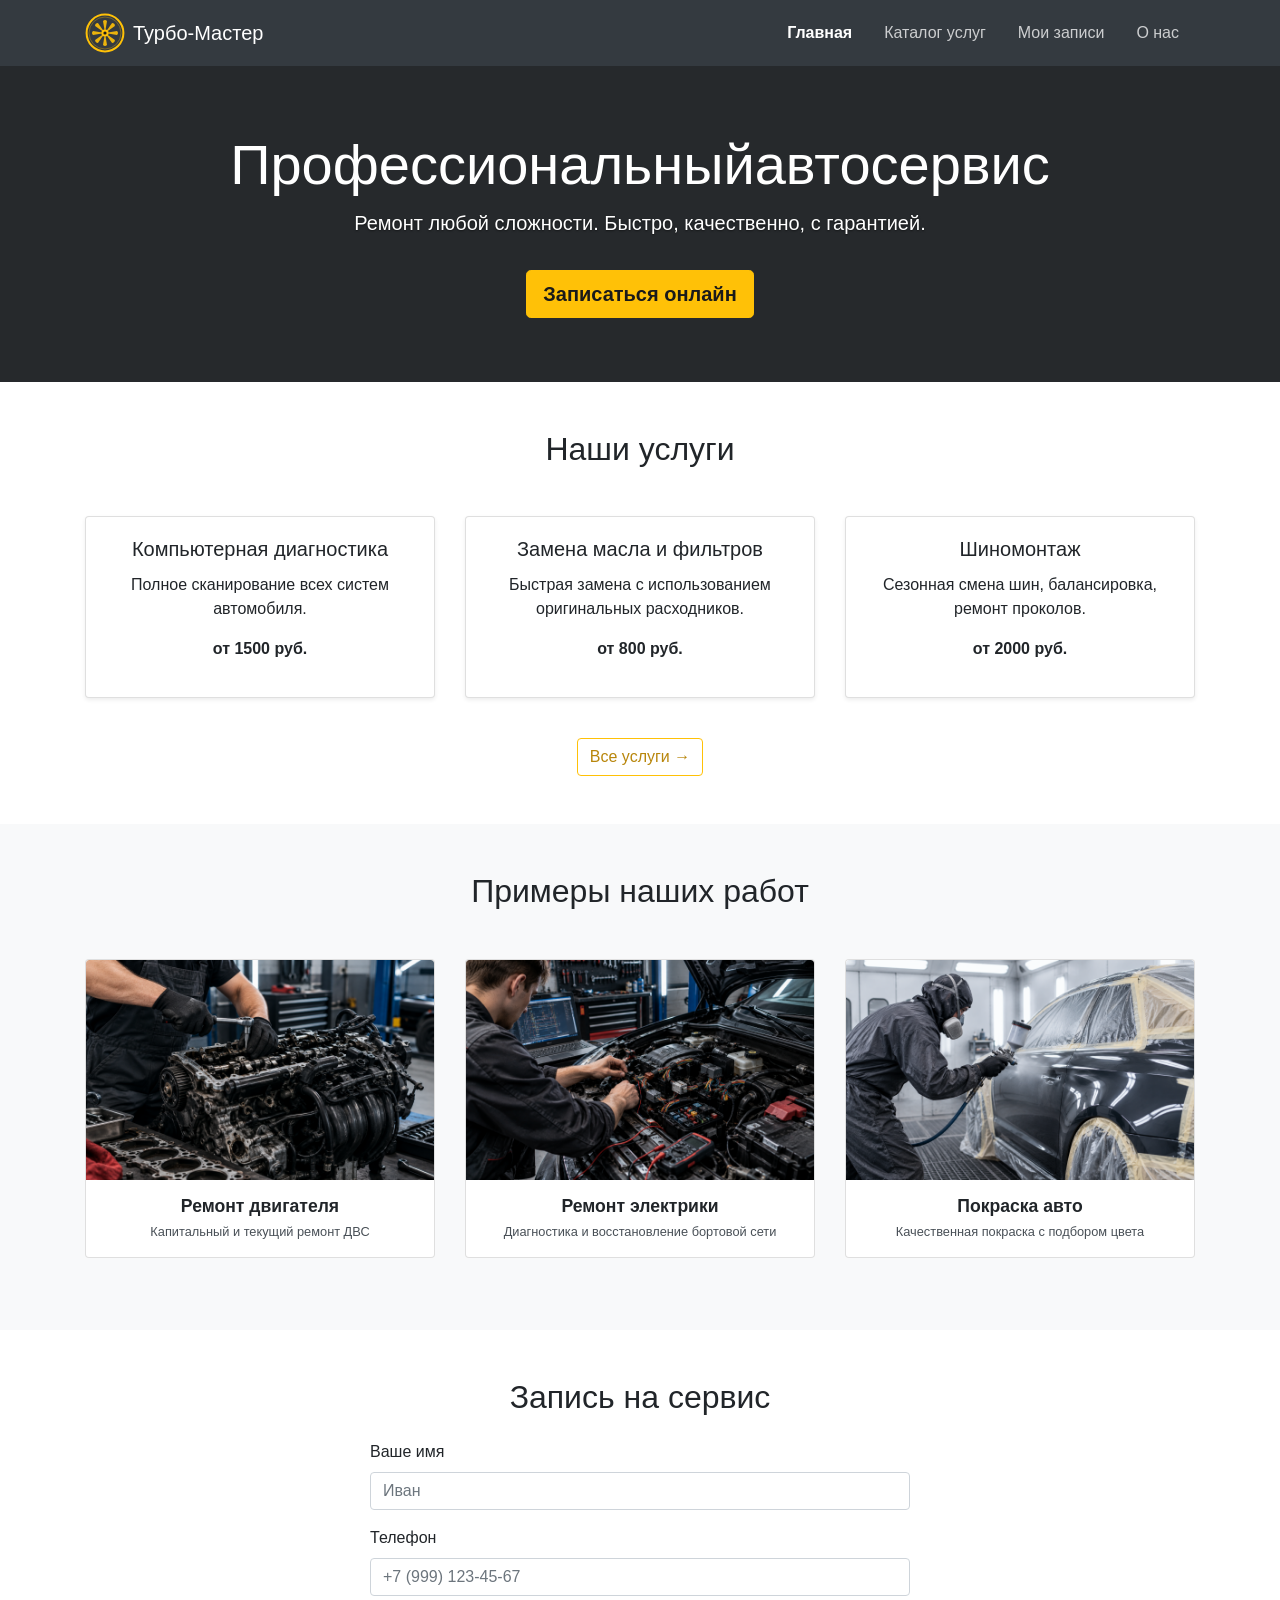
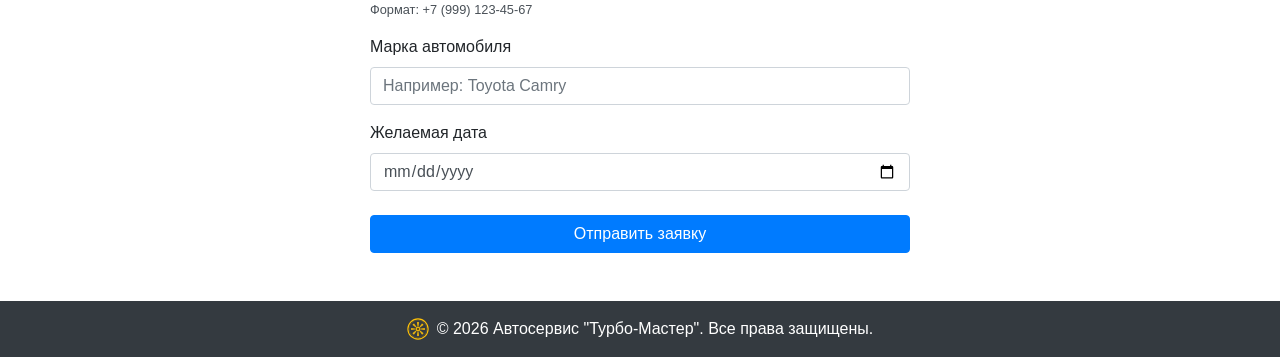
==== commit c6d7a47f: "feat: fix" ====
--- a/index.html
+++ b/index.html
@@ -61,7 +61,7 @@
     <!-- Главный баннер -->
     <header class="jumbotron jumbotron-fluid bg-secondary text-white text-center mb-0">
         <div class="container">
-            <h1 class="display-4">Профессиональный автосервис</h1>
+            <h1 class="display-4">Профессиональный<br class="d-md-none">автосервис</h1>
             <p class="lead">Ремонт любой сложности. Быстро, качественно, с гарантией.</p>
             <a href="#contacts" class="btn btn-warning btn-lg mt-3">Записаться онлайн</a>
         </div>
--- a/style.css
+++ b/style.css
@@ -420,9 +420,43 @@
 /* ============================================ */
 /* 📱 АДАПТИВНОСТЬ                              */
 /* ============================================ */
+/* ============================================ */
+/* 📱 HERO — размеры заголовка под все экраны    */
+/* ============================================ */
+
+/* База — мобильные (320–479px) */
+.display-4 {
+    font-size: 1.6rem !important;
+    line-height: 1.25;
+    overflow-wrap: break-word;
+    word-wrap: break-word;
+    hyphens: auto;
+}
+
+.jumbotron {
+    padding: 2rem 1rem;
+}
+
+/* Чуть больше — планшеты (480–767px) */
+@media (min-width: 480px) {
+    .display-4 { font-size: 2rem !important; }
+    .jumbotron { padding: 3rem 1.5rem; }
+}
+
+/* Планшеты и десктоп (768px+) */
+@media (min-width: 768px) {
+    .display-4 { font-size: 3rem !important; }
+    .jumbotron { padding: 4rem 2rem; }
+}
+
+/* Большие мониторы (992px+) */
+@media (min-width: 992px) {
+    .display-4 { font-size: 3.5rem !important; }
+}
+
+/* 320px и ниже — самое маленькое */
 @media (max-width: 320px) {
-    .display-4 { font-size: 1.8rem; }
-    .jumbotron { padding: 2rem 1rem; }
+    .display-4 { font-size: 1.4rem !important; }
     .turbine-svg { width: 30px; height: 30px; }
 }
 
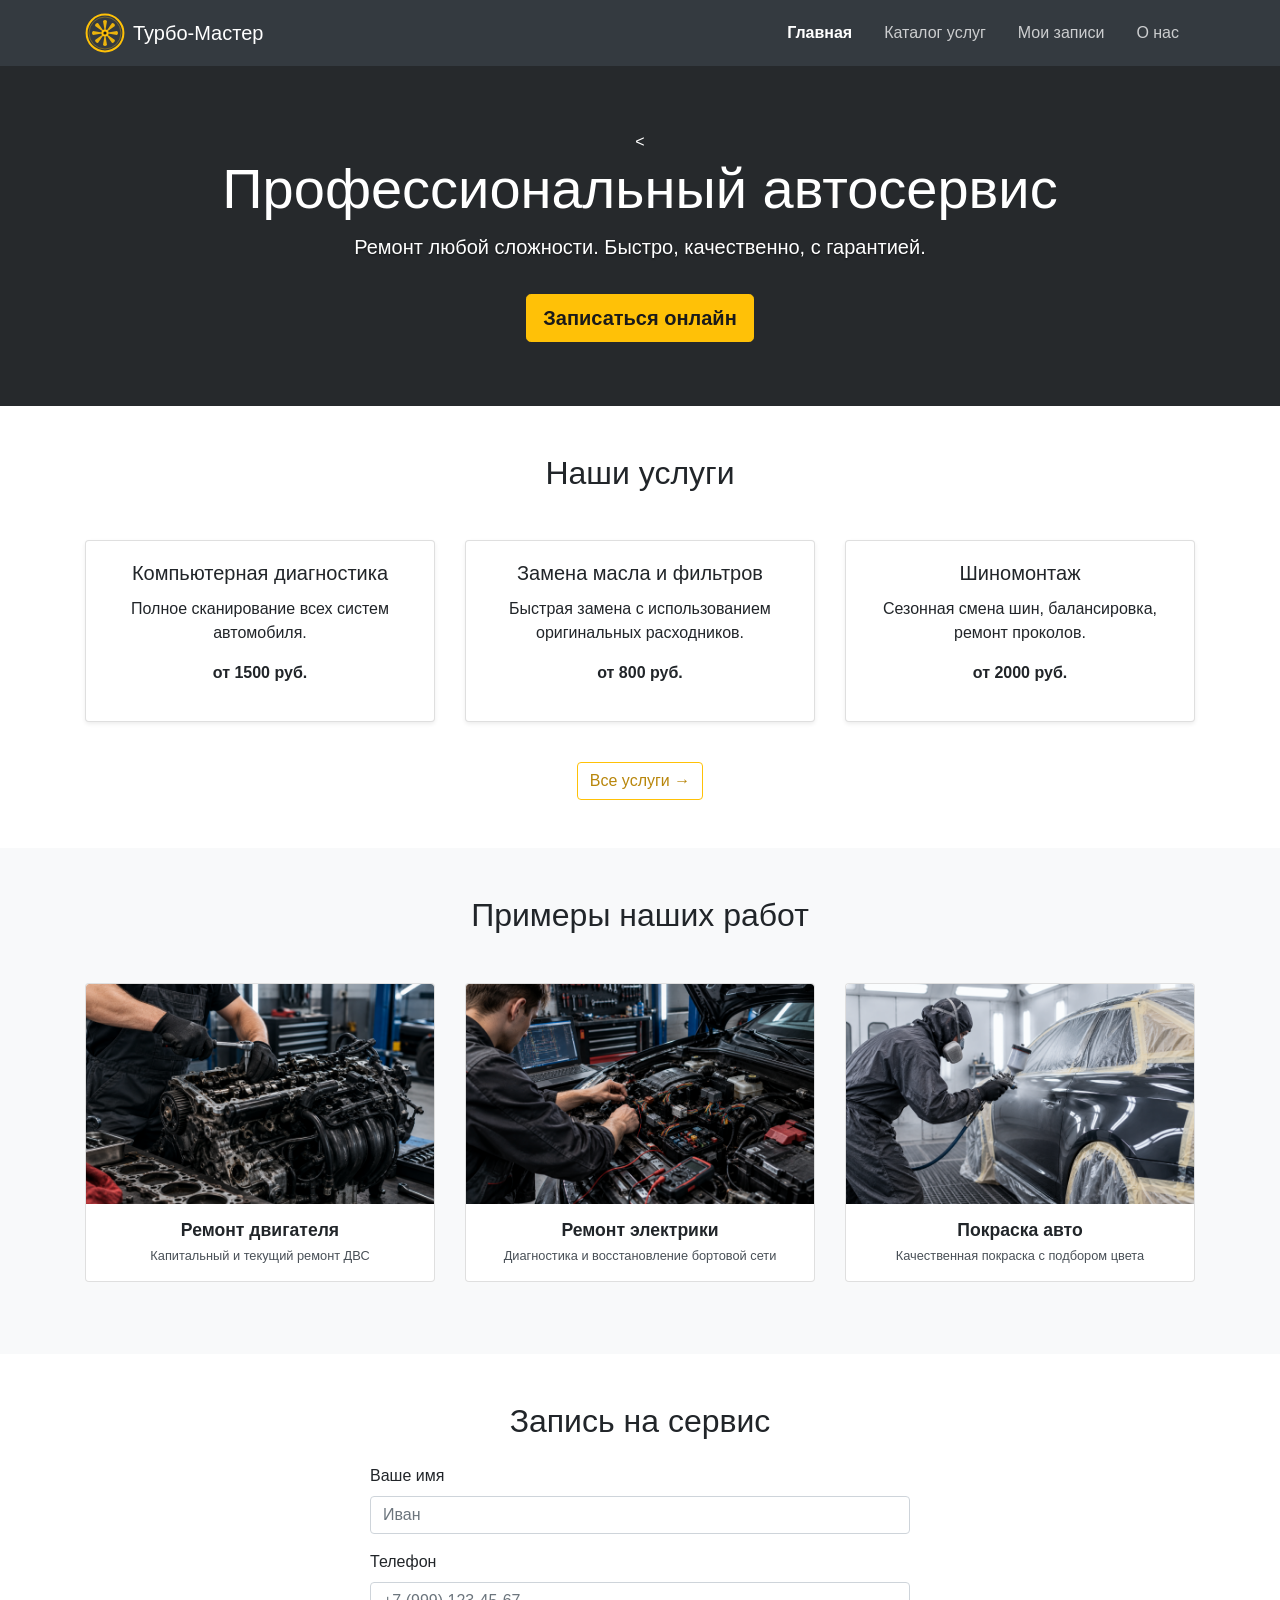
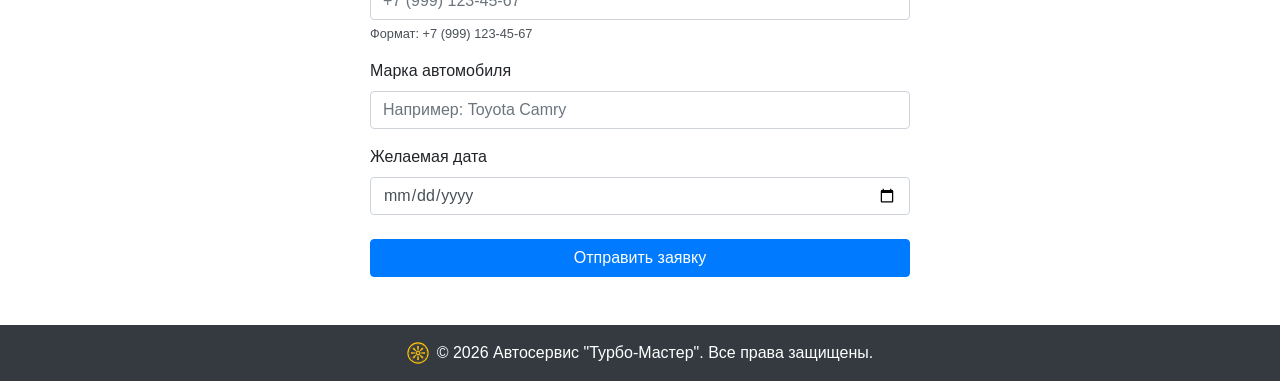
==== commit 97a20c03: "feat: fix" ====
--- a/index.html
+++ b/index.html
@@ -61,7 +61,7 @@
     <!-- Главный баннер -->
     <header class="jumbotron jumbotron-fluid bg-secondary text-white text-center mb-0">
         <div class="container">
-            <h1 class="display-4">Профессиональный<br class="d-md-none">автосервис</h1>
+            <<h1 class="display-4 text-break">Профессиональный автосервис</h1>
             <p class="lead">Ремонт любой сложности. Быстро, качественно, с гарантией.</p>
             <a href="#contacts" class="btn btn-warning btn-lg mt-3">Записаться онлайн</a>
         </div>
--- a/style.css
+++ b/style.css
@@ -418,26 +418,29 @@
 }
 
 /* ============================================ */
-/* 📱 АДАПТИВНОСТЬ                              */
-/* ============================================ */
-/* ============================================ */
-/* 📱 HERO — размеры заголовка под все экраны    */
-/* ============================================ */
-
-/* База — мобильные (320–479px) */
+/* 📱 HERO — заголовок под все экраны           */
+/* ============================================ */
+
+/* База — узкие телефоны (до 383px) */
 .display-4 {
-    font-size: 1.6rem !important;
+    font-size: 1.5rem !important;
     line-height: 1.25;
-    overflow-wrap: break-word;
-    word-wrap: break-word;
+    overflow-wrap: break-word !important;
+    word-wrap: break-word !important;
     hyphens: auto;
+    white-space: normal !important;
 }
 
 .jumbotron {
     padding: 2rem 1rem;
 }
 
-/* Чуть больше — планшеты (480–767px) */
+/* Твой Samsung S25+ и похожие (384–479px) */
+@media (min-width: 384px) {
+    .display-4 { font-size: 1.65rem !important; }
+}
+
+/* Большие телефоны (480–767px) */
 @media (min-width: 480px) {
     .display-4 { font-size: 2rem !important; }
     .jumbotron { padding: 3rem 1.5rem; }
@@ -454,9 +457,9 @@
     .display-4 { font-size: 3.5rem !important; }
 }
 
-/* 320px и ниже — самое маленькое */
+/* Совсем крошечные экраны (до 320px) */
 @media (max-width: 320px) {
-    .display-4 { font-size: 1.4rem !important; }
+    .display-4 { font-size: 1.35rem !important; }
     .turbine-svg { width: 30px; height: 30px; }
 }
 
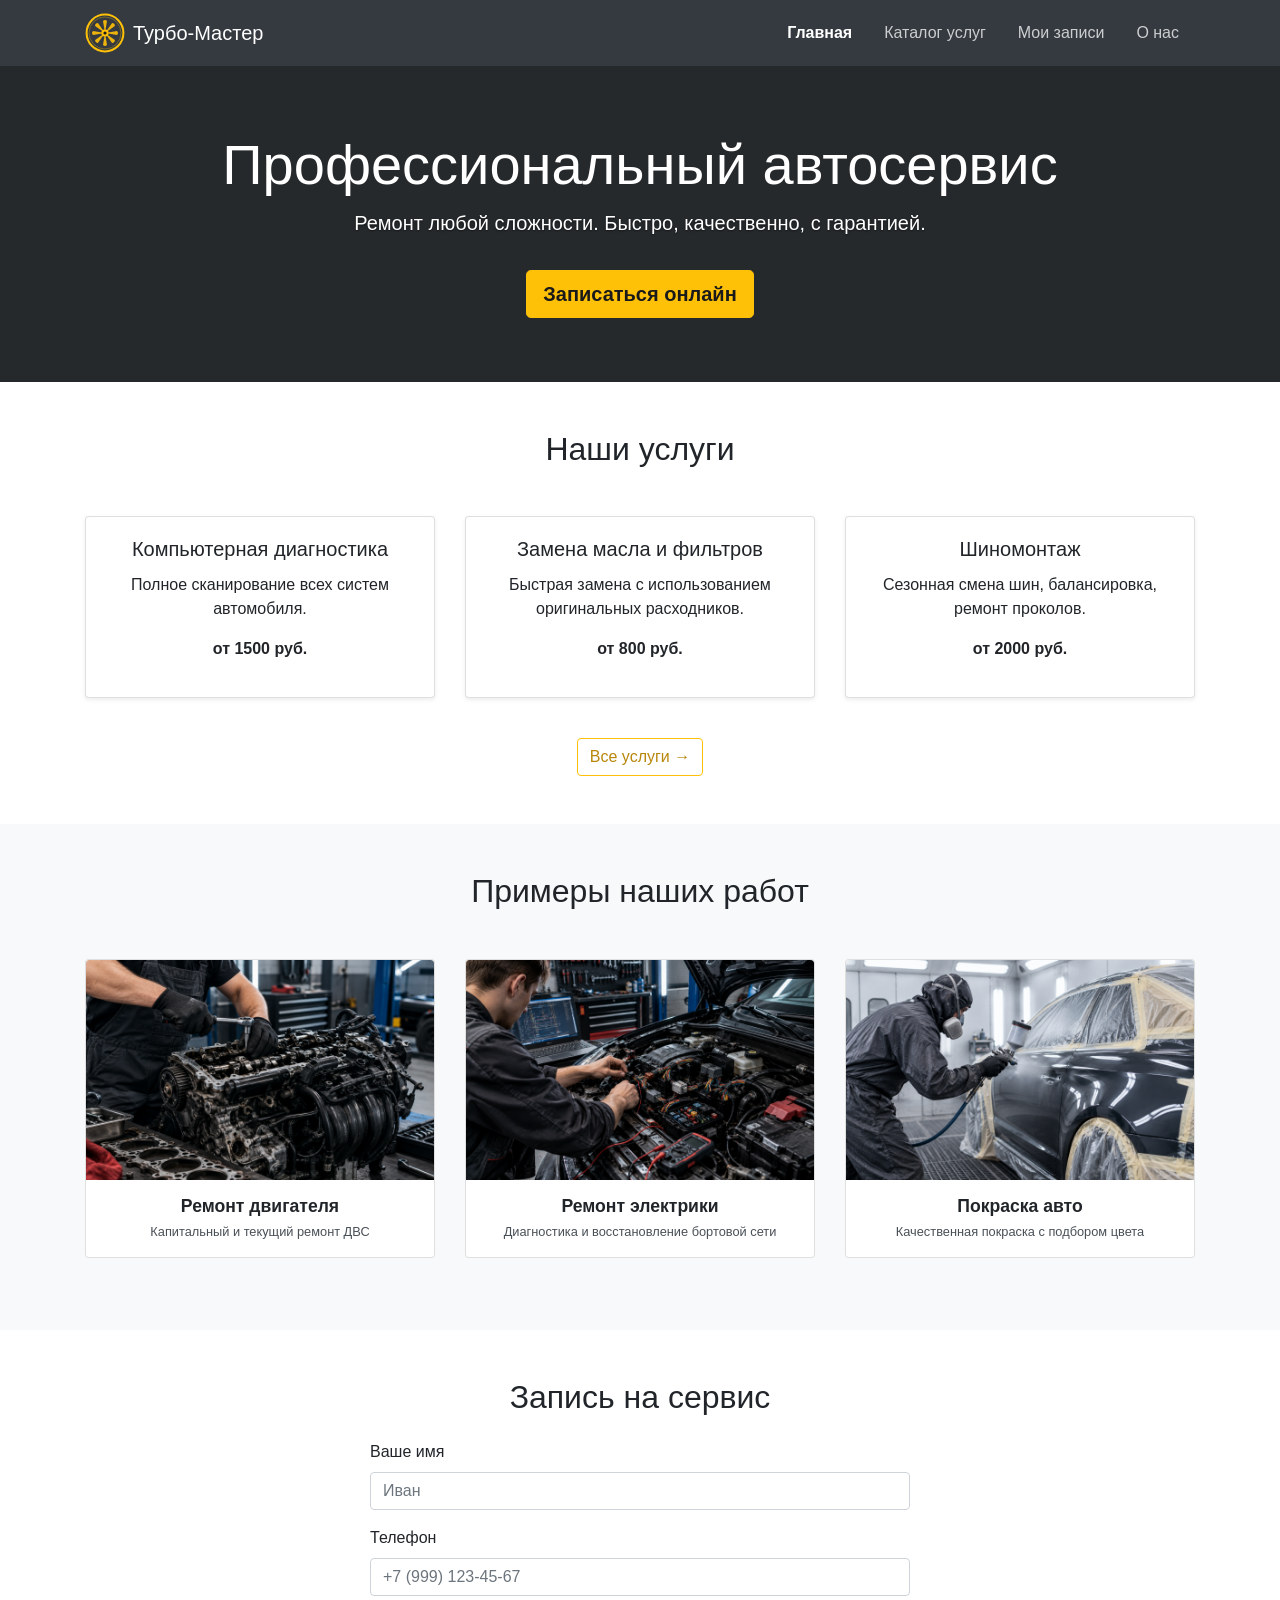
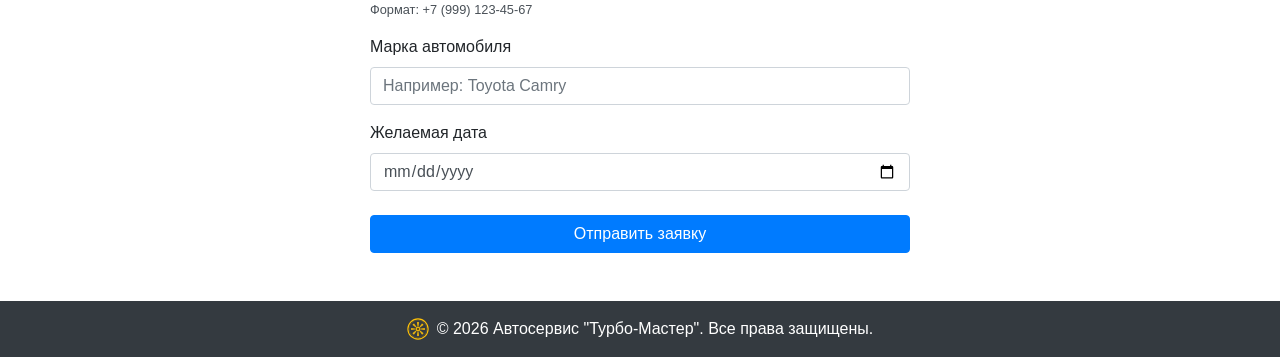
==== commit 3c81cabb: "feat: fix" ====
--- a/index.html
+++ b/index.html
@@ -61,7 +61,7 @@
     <!-- Главный баннер -->
     <header class="jumbotron jumbotron-fluid bg-secondary text-white text-center mb-0">
         <div class="container">
-            <<h1 class="display-4 text-break">Профессиональный автосервис</h1>
+            <h1 class="display-4 text-break">Профессиональный автосервис</h1>
             <p class="lead">Ремонт любой сложности. Быстро, качественно, с гарантией.</p>
             <a href="#contacts" class="btn btn-warning btn-lg mt-3">Записаться онлайн</a>
         </div>
